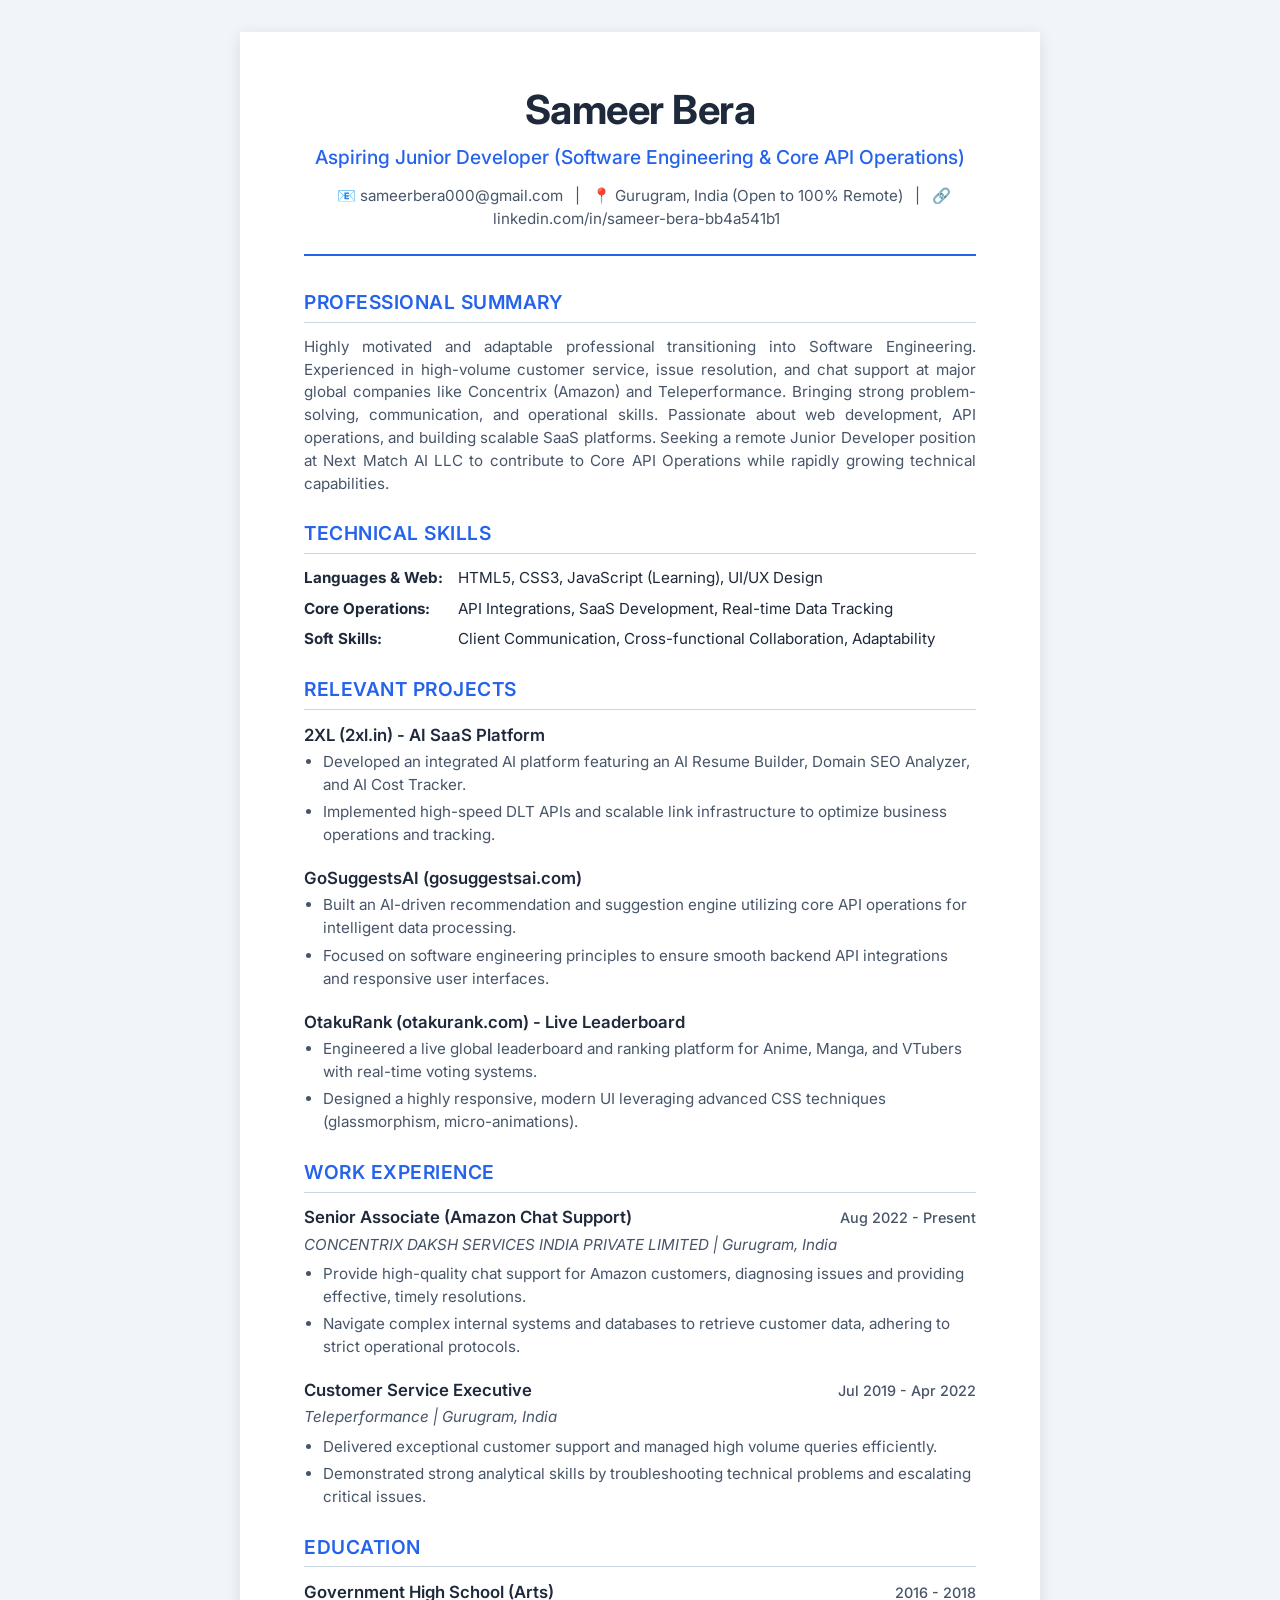
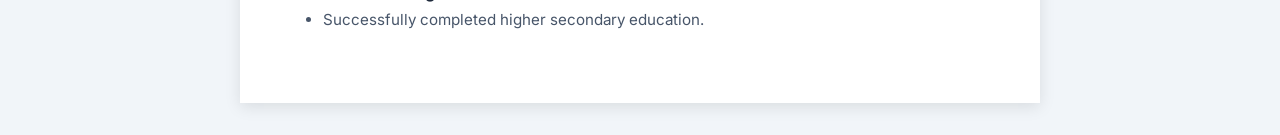
==== resume.html @ 655ca23e "Modernize CV and add printable resume" ====
<!DOCTYPE html>
<html lang="en">
<head>
  <meta charset="utf-8">
  <title>Sameer Bera - Resume</title>
  <link rel="preconnect" href="https://fonts.googleapis.com">
  <link rel="preconnect" href="https://fonts.gstatic.com" crossorigin>
  <link href="https://fonts.googleapis.com/css2?family=Inter:wght@400;500;600;700&display=swap" rel="stylesheet">
  <link rel="stylesheet" href="resume.css">
</head>
<body>
  <div class="resume-container">
    <header class="header">
      <h1>Sameer Bera</h1>
      <h2 class="job-title">Aspiring Junior Developer (Software Engineering & Core API Operations)</h2>
      <div class="contact-info">
        <span>📧 sameerbera000@gmail.com</span> |
        <span>📍 Gurugram, India (Open to 100% Remote)</span> |
        <span>🔗 linkedin.com/in/sameer-bera-bb4a541b1</span>
      </div>
    </header>

    <section class="section">
      <h3 class="section-title">Professional Summary</h3>
      <p class="summary">
        Highly motivated and adaptable professional transitioning into Software Engineering. Experienced in high-volume customer service, issue resolution, and chat support at major global companies like Concentrix (Amazon) and Teleperformance. Bringing strong problem-solving, communication, and operational skills. Passionate about web development, API operations, and building scalable SaaS platforms. Seeking a remote Junior Developer position at Next Match AI LLC to contribute to Core API Operations while rapidly growing technical capabilities.
      </p>
    </section>

    <section class="section">
      <h3 class="section-title">Technical Skills</h3>
      <div class="skills-grid">
        <div class="skill-category">
          <strong>Languages & Web:</strong> HTML5, CSS3, JavaScript (Learning), UI/UX Design
        </div>
        <div class="skill-category">
          <strong>Core Operations:</strong> API Integrations, SaaS Development, Real-time Data Tracking
        </div>
        <div class="skill-category">
          <strong>Soft Skills:</strong> Client Communication, Cross-functional Collaboration, Adaptability
        </div>
      </div>
    </section>

    <section class="section">
      <h3 class="section-title">Relevant Projects</h3>
      
      <div class="item">
        <div class="item-header">
          <h4 class="item-title"><a href="https://2xl.in" target="_blank" style="color: inherit; text-decoration: none;">2XL (2xl.in) - AI SaaS Platform</a></h4>
        </div>
        <ul class="item-list">
          <li>Developed an integrated AI platform featuring an AI Resume Builder, Domain SEO Analyzer, and AI Cost Tracker.</li>
          <li>Implemented high-speed DLT APIs and scalable link infrastructure to optimize business operations and tracking.</li>
        </ul>
      </div>

      <div class="item">
        <div class="item-header">
          <h4 class="item-title"><a href="https://gosuggestsai.com" target="_blank" style="color: inherit; text-decoration: none;">GoSuggestsAI (gosuggestsai.com)</a></h4>
        </div>
        <ul class="item-list">
          <li>Built an AI-driven recommendation and suggestion engine utilizing core API operations for intelligent data processing.</li>
          <li>Focused on software engineering principles to ensure smooth backend API integrations and responsive user interfaces.</li>
        </ul>
      </div>

      <div class="item">
        <div class="item-header">
          <h4 class="item-title"><a href="https://otakurank.com" target="_blank" style="color: inherit; text-decoration: none;">OtakuRank (otakurank.com) - Live Leaderboard</a></h4>
        </div>
        <ul class="item-list">
          <li>Engineered a live global leaderboard and ranking platform for Anime, Manga, and VTubers with real-time voting systems.</li>
          <li>Designed a highly responsive, modern UI leveraging advanced CSS techniques (glassmorphism, micro-animations).</li>
        </ul>
      </div>
    </section>

    <section class="section">
      <h3 class="section-title">Work Experience</h3>
      
      <div class="item">
        <div class="item-header">
          <h4 class="item-title">Senior Associate (Amazon Chat Support)</h4>
          <span class="item-date">Aug 2022 - Present</span>
        </div>
        <div class="item-subtitle">CONCENTRIX DAKSH SERVICES INDIA PRIVATE LIMITED | Gurugram, India</div>
        <ul class="item-list">
          <li>Provide high-quality chat support for Amazon customers, diagnosing issues and providing effective, timely resolutions.</li>
          <li>Navigate complex internal systems and databases to retrieve customer data, adhering to strict operational protocols.</li>
        </ul>
      </div>

      <div class="item">
        <div class="item-header">
          <h4 class="item-title">Customer Service Executive</h4>
          <span class="item-date">Jul 2019 - Apr 2022</span>
        </div>
        <div class="item-subtitle">Teleperformance | Gurugram, India</div>
        <ul class="item-list">
          <li>Delivered exceptional customer support and managed high volume queries efficiently.</li>
          <li>Demonstrated strong analytical skills by troubleshooting technical problems and escalating critical issues.</li>
        </ul>
      </div>
    </section>

    <section class="section">
      <h3 class="section-title">Education</h3>
      <div class="item">
        <div class="item-header">
          <h4 class="item-title">Government High School (Arts)</h4>
          <span class="item-date">2016 - 2018</span>
        </div>
        <ul class="item-list">
          <li>Successfully completed higher secondary education.</li>
        </ul>
      </div>
    </section>
  </div>
</body>
</html>
---- resume.css ----
/* Resume specific CSS for Print and Screen */
:root {
  --text-primary: #1e293b;
  --text-secondary: #475569;
  --accent-color: #2563eb;
  --border-color: #cbd5e1;
}

* {
  margin: 0;
  padding: 0;
  box-sizing: border-box;
}

body {
  font-family: 'Inter', sans-serif;
  color: var(--text-primary);
  background-color: #f1f5f9; /* Light background for screen */
  line-height: 1.5;
  font-size: 14px;
}

/* Container simulating an A4 page */
.resume-container {
  max-width: 800px; /* A4 width approx */
  margin: 2rem auto;
  background-color: #ffffff;
  padding: 3rem 4rem;
  box-shadow: 0 4px 15px rgba(0, 0, 0, 0.1);
}

.header {
  text-align: center;
  margin-bottom: 2rem;
  padding-bottom: 1.5rem;
  border-bottom: 2px solid var(--accent-color);
}

.header h1 {
  font-size: 2.5rem;
  font-weight: 700;
  color: var(--text-primary);
  letter-spacing: -0.5px;
  margin-bottom: 0.2rem;
}

.job-title {
  font-size: 1.2rem;
  font-weight: 500;
  color: var(--accent-color);
  margin-bottom: 0.8rem;
}

.contact-info {
  font-size: 0.95rem;
  color: var(--text-secondary);
}

.contact-info span {
  margin: 0 0.5rem;
}

.section {
  margin-bottom: 1.5rem;
}

.section-title {
  font-size: 1.2rem;
  font-weight: 600;
  color: var(--accent-color);
  text-transform: uppercase;
  letter-spacing: 0.5px;
  margin-bottom: 0.8rem;
  padding-bottom: 0.3rem;
  border-bottom: 1px solid var(--border-color);
}

.summary {
  font-size: 0.95rem;
  color: var(--text-secondary);
  text-align: justify;
}

.skills-grid {
  display: flex;
  flex-direction: column;
  gap: 0.5rem;
}

.skill-category {
  font-size: 0.95rem;
}

.skill-category strong {
  color: var(--text-primary);
  display: inline-block;
  width: 150px;
}

.item {
  margin-bottom: 1.2rem;
}

.item:last-child {
  margin-bottom: 0;
}

.item-header {
  display: flex;
  justify-content: space-between;
  align-items: baseline;
  margin-bottom: 0.2rem;
}

.item-title {
  font-size: 1.05rem;
  font-weight: 600;
  color: var(--text-primary);
}

.item-date {
  font-size: 0.9rem;
  color: var(--text-secondary);
  font-weight: 500;
}

.item-subtitle {
  font-size: 0.95rem;
  font-style: italic;
  color: var(--text-secondary);
  margin-bottom: 0.4rem;
}

.item-list {
  padding-left: 1.2rem;
  color: var(--text-secondary);
  font-size: 0.95rem;
}

.item-list li {
  margin-bottom: 0.3rem;
}

/* Print Styles */
@media print {
  body {
    background-color: #ffffff;
  }
  
  .resume-container {
    margin: 0;
    padding: 0;
    box-shadow: none;
    max-width: 100%;
  }
  
  @page {
    margin: 1.5cm; /* Standard margins */
  }
}
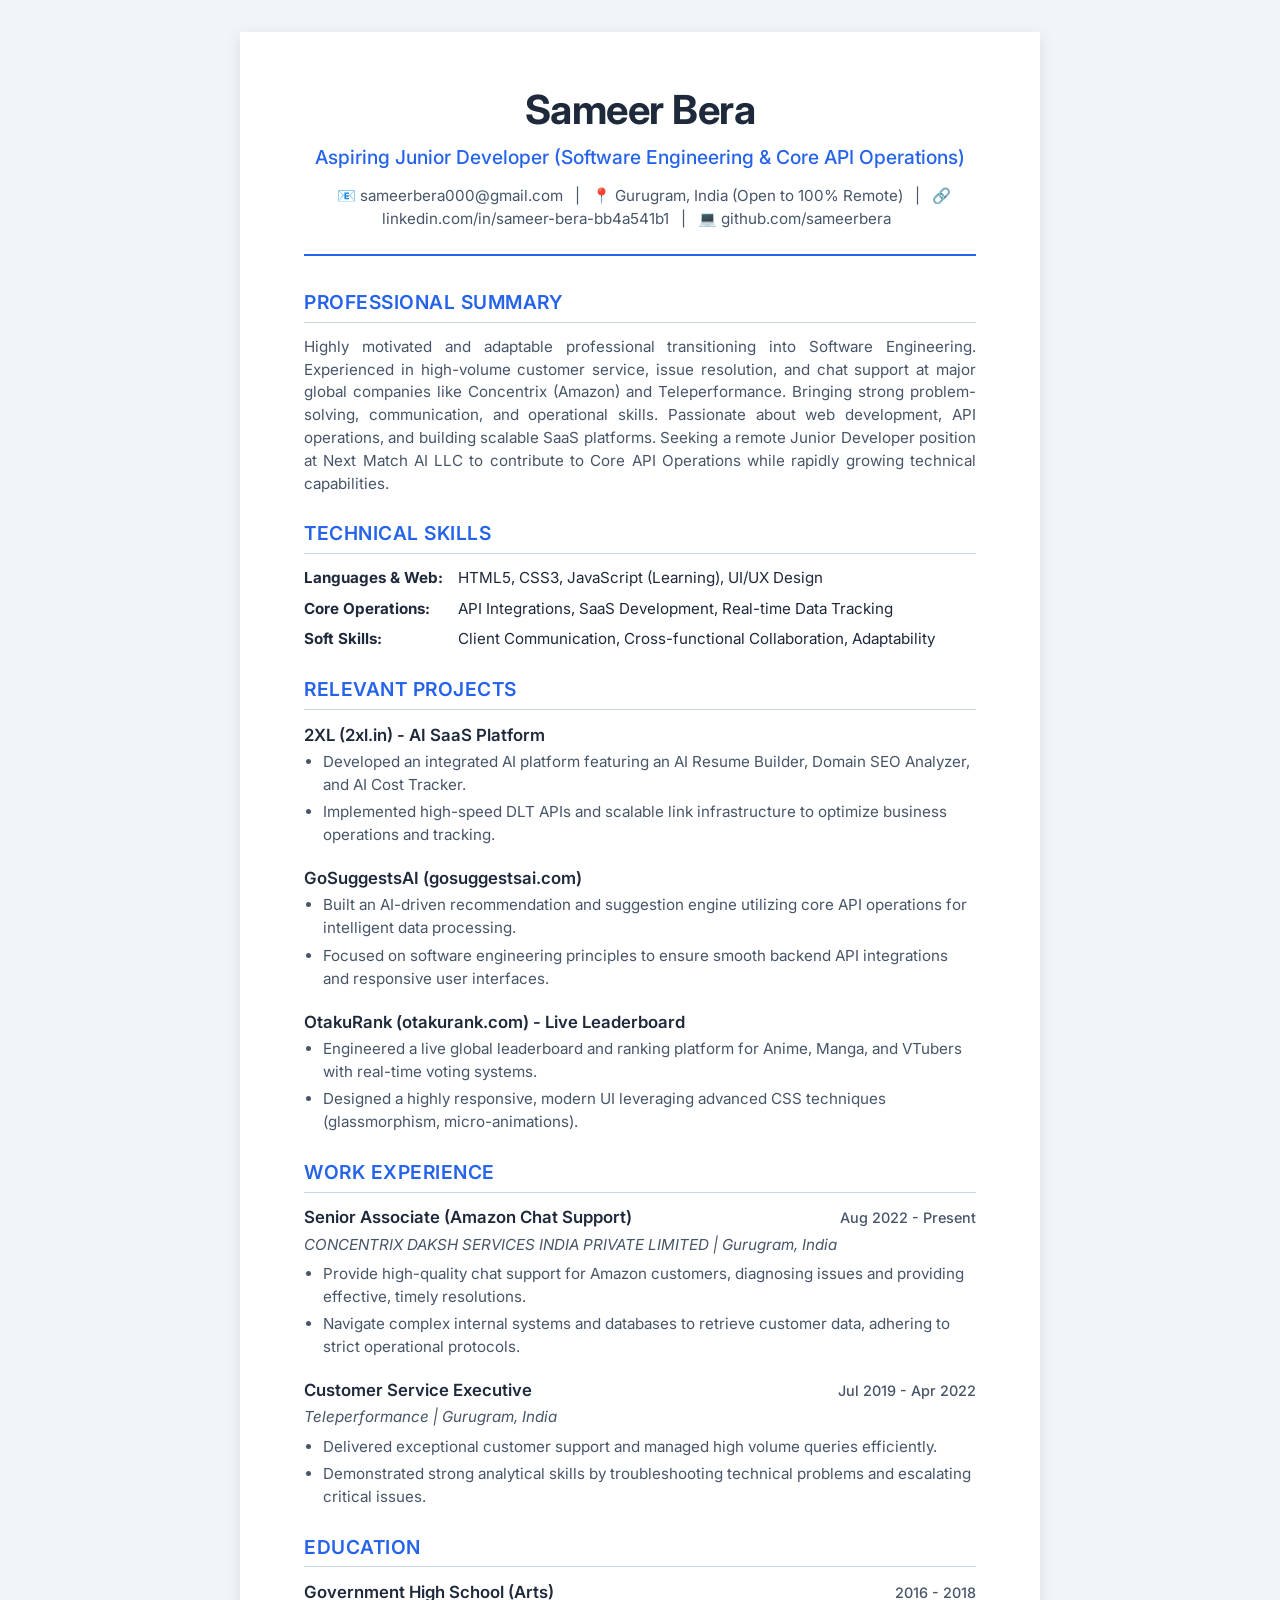
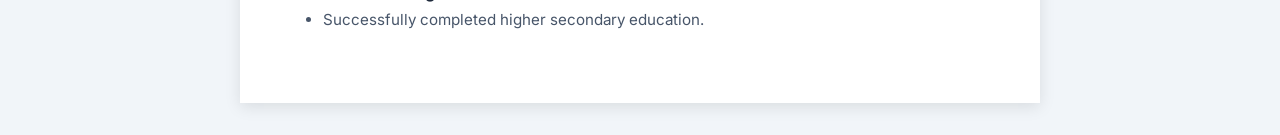
==== commit a916246f: "Add GitHub link to resume and web CV" ====
--- a/resume.html
+++ b/resume.html
@@ -16,7 +16,8 @@
       <div class="contact-info">
         <span>📧 sameerbera000@gmail.com</span> |
         <span>📍 Gurugram, India (Open to 100% Remote)</span> |
-        <span>🔗 linkedin.com/in/sameer-bera-bb4a541b1</span>
+        <span>🔗 linkedin.com/in/sameer-bera-bb4a541b1</span> |
+        <span>💻 github.com/sameerbera</span>
       </div>
     </header>
 
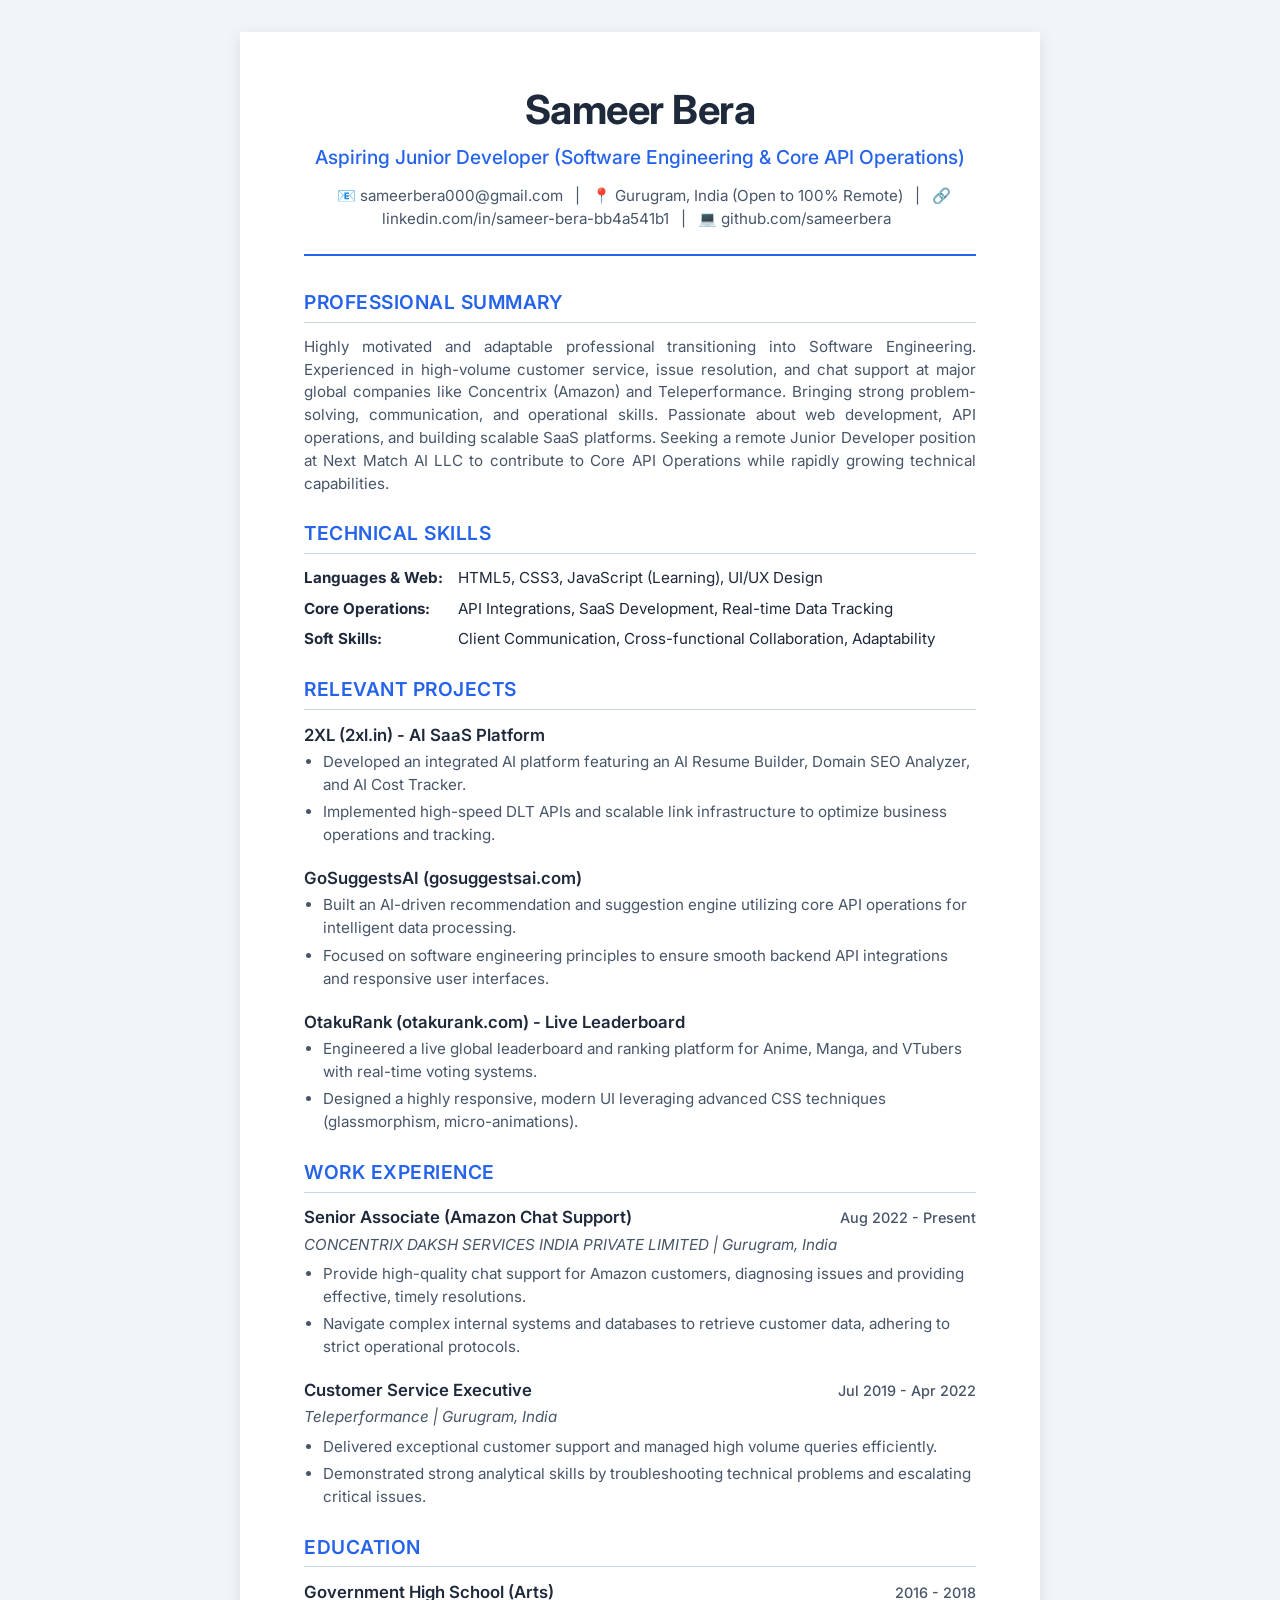
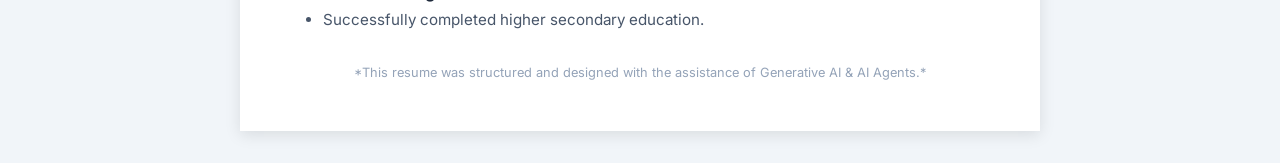
==== commit 0c9207a1: "Add AI disclosure to footer and README" ====
--- a/resume.html
+++ b/resume.html
@@ -117,6 +117,10 @@
         </ul>
       </div>
     </section>
+    
+    <div class="footer-note" style="text-align: center; font-size: 0.8rem; color: #94a3b8; margin-top: 2rem;">
+      *This resume was structured and designed with the assistance of Generative AI & AI Agents.*
+    </div>
   </div>
 </body>
 </html>
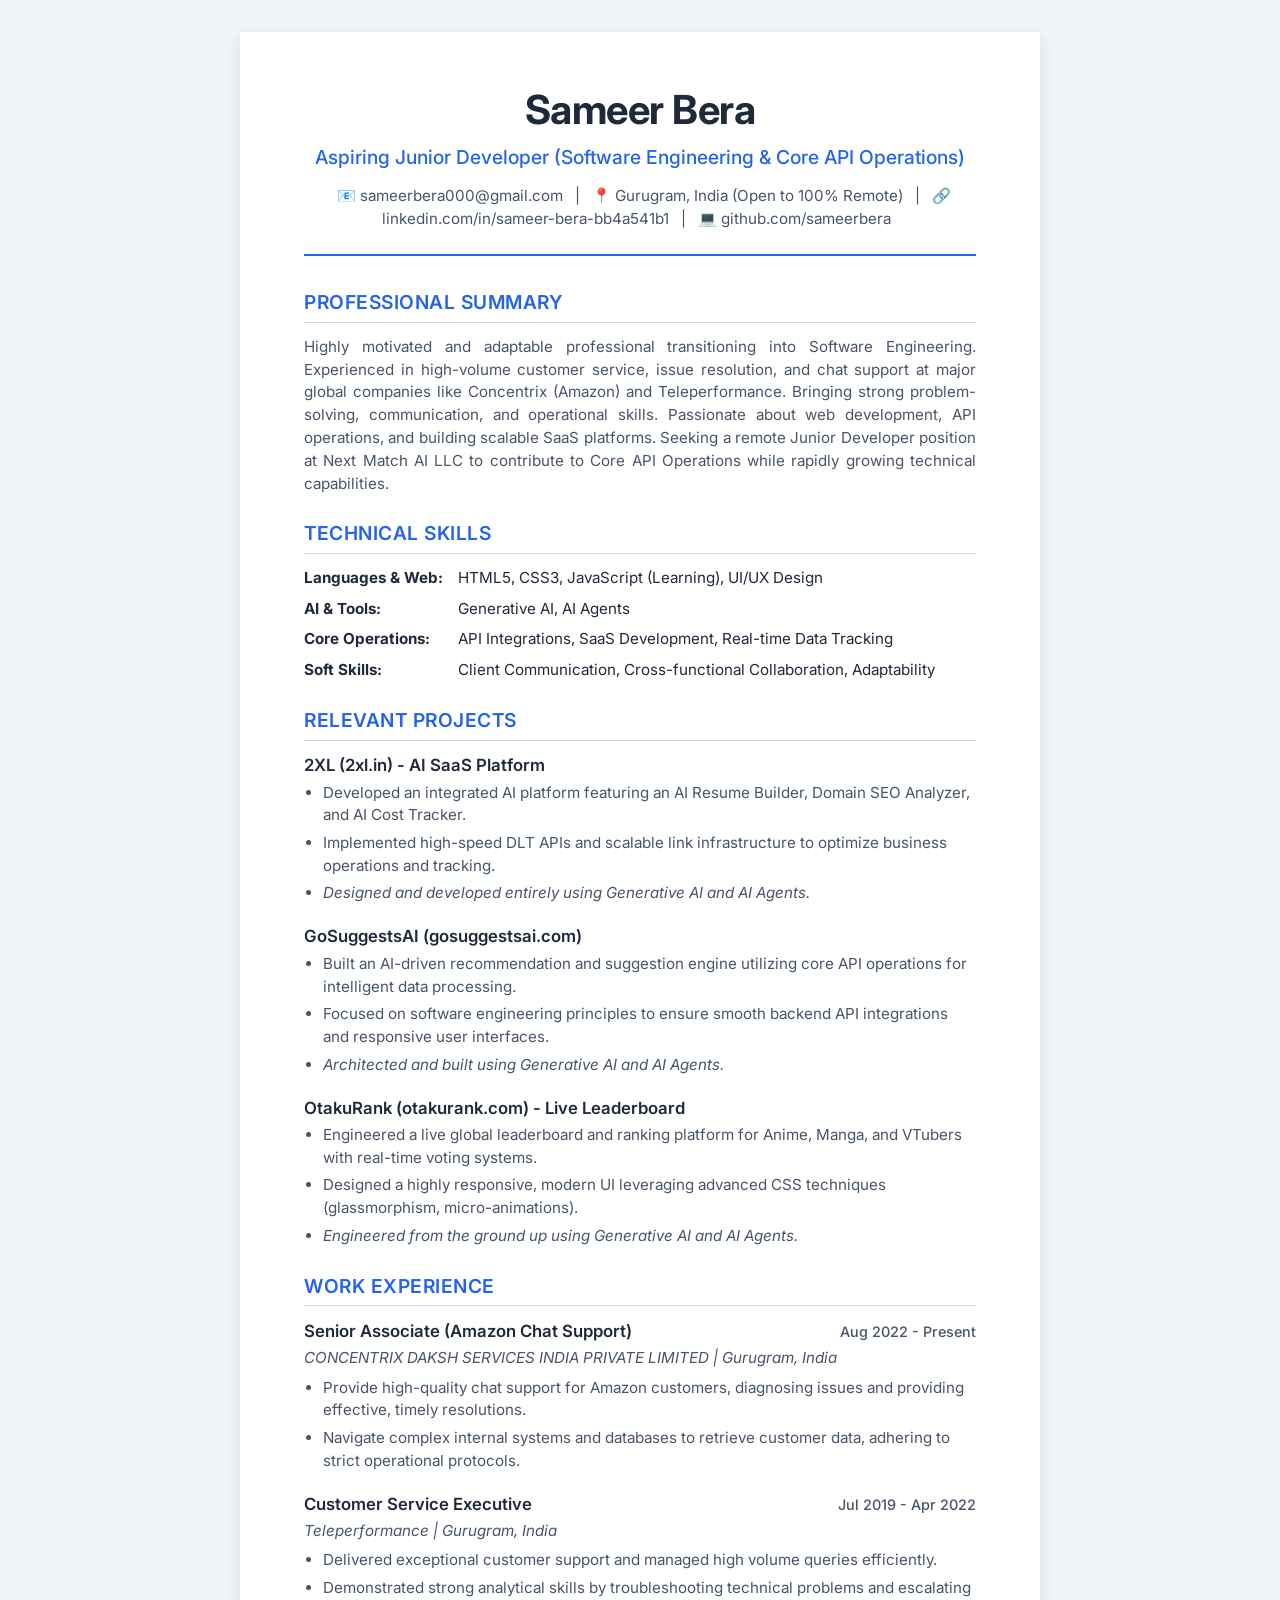
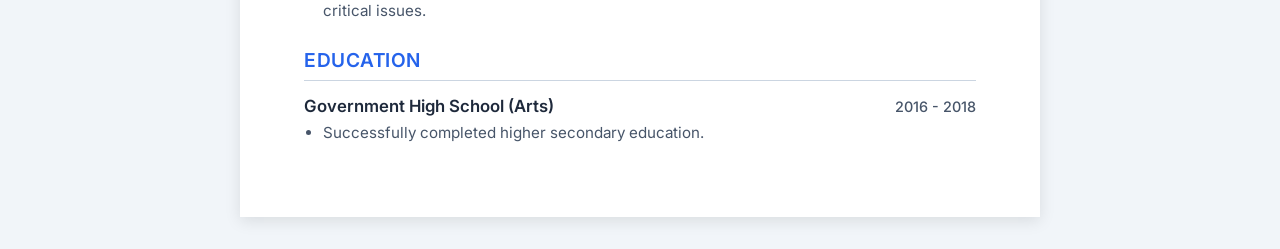
==== commit a52a91ee: "Update AI disclosure to target projects and add AI skills" ====
--- a/resume.html
+++ b/resume.html
@@ -35,6 +35,9 @@
           <strong>Languages & Web:</strong> HTML5, CSS3, JavaScript (Learning), UI/UX Design
         </div>
         <div class="skill-category">
+          <strong>AI & Tools:</strong> Generative AI, AI Agents
+        </div>
+        <div class="skill-category">
           <strong>Core Operations:</strong> API Integrations, SaaS Development, Real-time Data Tracking
         </div>
         <div class="skill-category">
@@ -53,6 +56,7 @@
         <ul class="item-list">
           <li>Developed an integrated AI platform featuring an AI Resume Builder, Domain SEO Analyzer, and AI Cost Tracker.</li>
           <li>Implemented high-speed DLT APIs and scalable link infrastructure to optimize business operations and tracking.</li>
+          <li><em>Designed and developed entirely using Generative AI and AI Agents.</em></li>
         </ul>
       </div>
 
@@ -63,6 +67,7 @@
         <ul class="item-list">
           <li>Built an AI-driven recommendation and suggestion engine utilizing core API operations for intelligent data processing.</li>
           <li>Focused on software engineering principles to ensure smooth backend API integrations and responsive user interfaces.</li>
+          <li><em>Architected and built using Generative AI and AI Agents.</em></li>
         </ul>
       </div>
 
@@ -73,6 +78,7 @@
         <ul class="item-list">
           <li>Engineered a live global leaderboard and ranking platform for Anime, Manga, and VTubers with real-time voting systems.</li>
           <li>Designed a highly responsive, modern UI leveraging advanced CSS techniques (glassmorphism, micro-animations).</li>
+          <li><em>Engineered from the ground up using Generative AI and AI Agents.</em></li>
         </ul>
       </div>
     </section>
@@ -117,10 +123,6 @@
         </ul>
       </div>
     </section>
-    
-    <div class="footer-note" style="text-align: center; font-size: 0.8rem; color: #94a3b8; margin-top: 2rem;">
-      *This resume was structured and designed with the assistance of Generative AI & AI Agents.*
-    </div>
   </div>
 </body>
 </html>
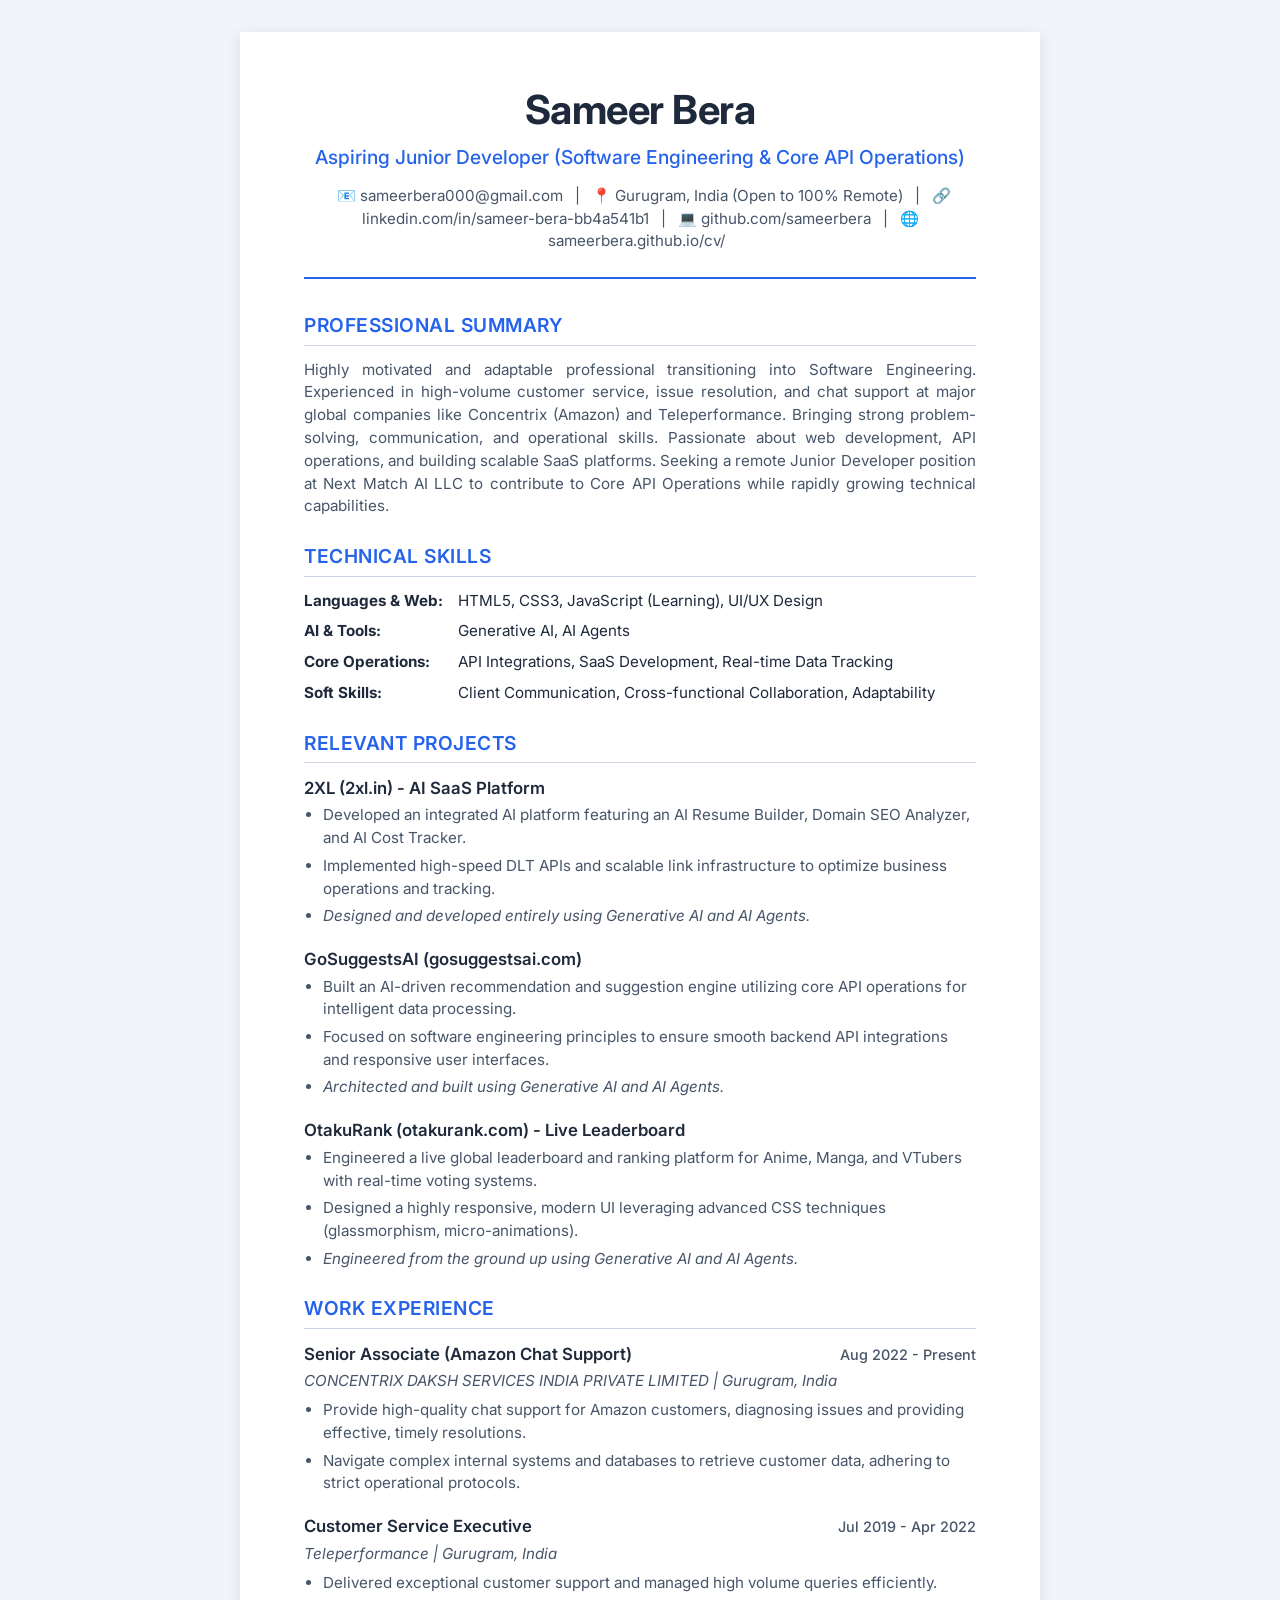
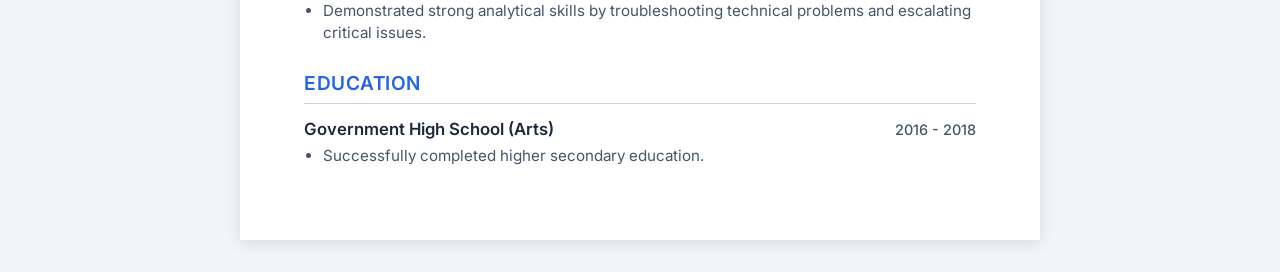
==== commit 8d82b649: "Add full Live CV link to contact sections" ====
--- a/resume.html
+++ b/resume.html
@@ -17,7 +17,8 @@
         <span>📧 sameerbera000@gmail.com</span> |
         <span>📍 Gurugram, India (Open to 100% Remote)</span> |
         <span>🔗 linkedin.com/in/sameer-bera-bb4a541b1</span> |
-        <span>💻 github.com/sameerbera</span>
+        <span>💻 github.com/sameerbera</span> |
+        <span>🌐 sameerbera.github.io/cv/</span>
       </div>
     </header>
 
